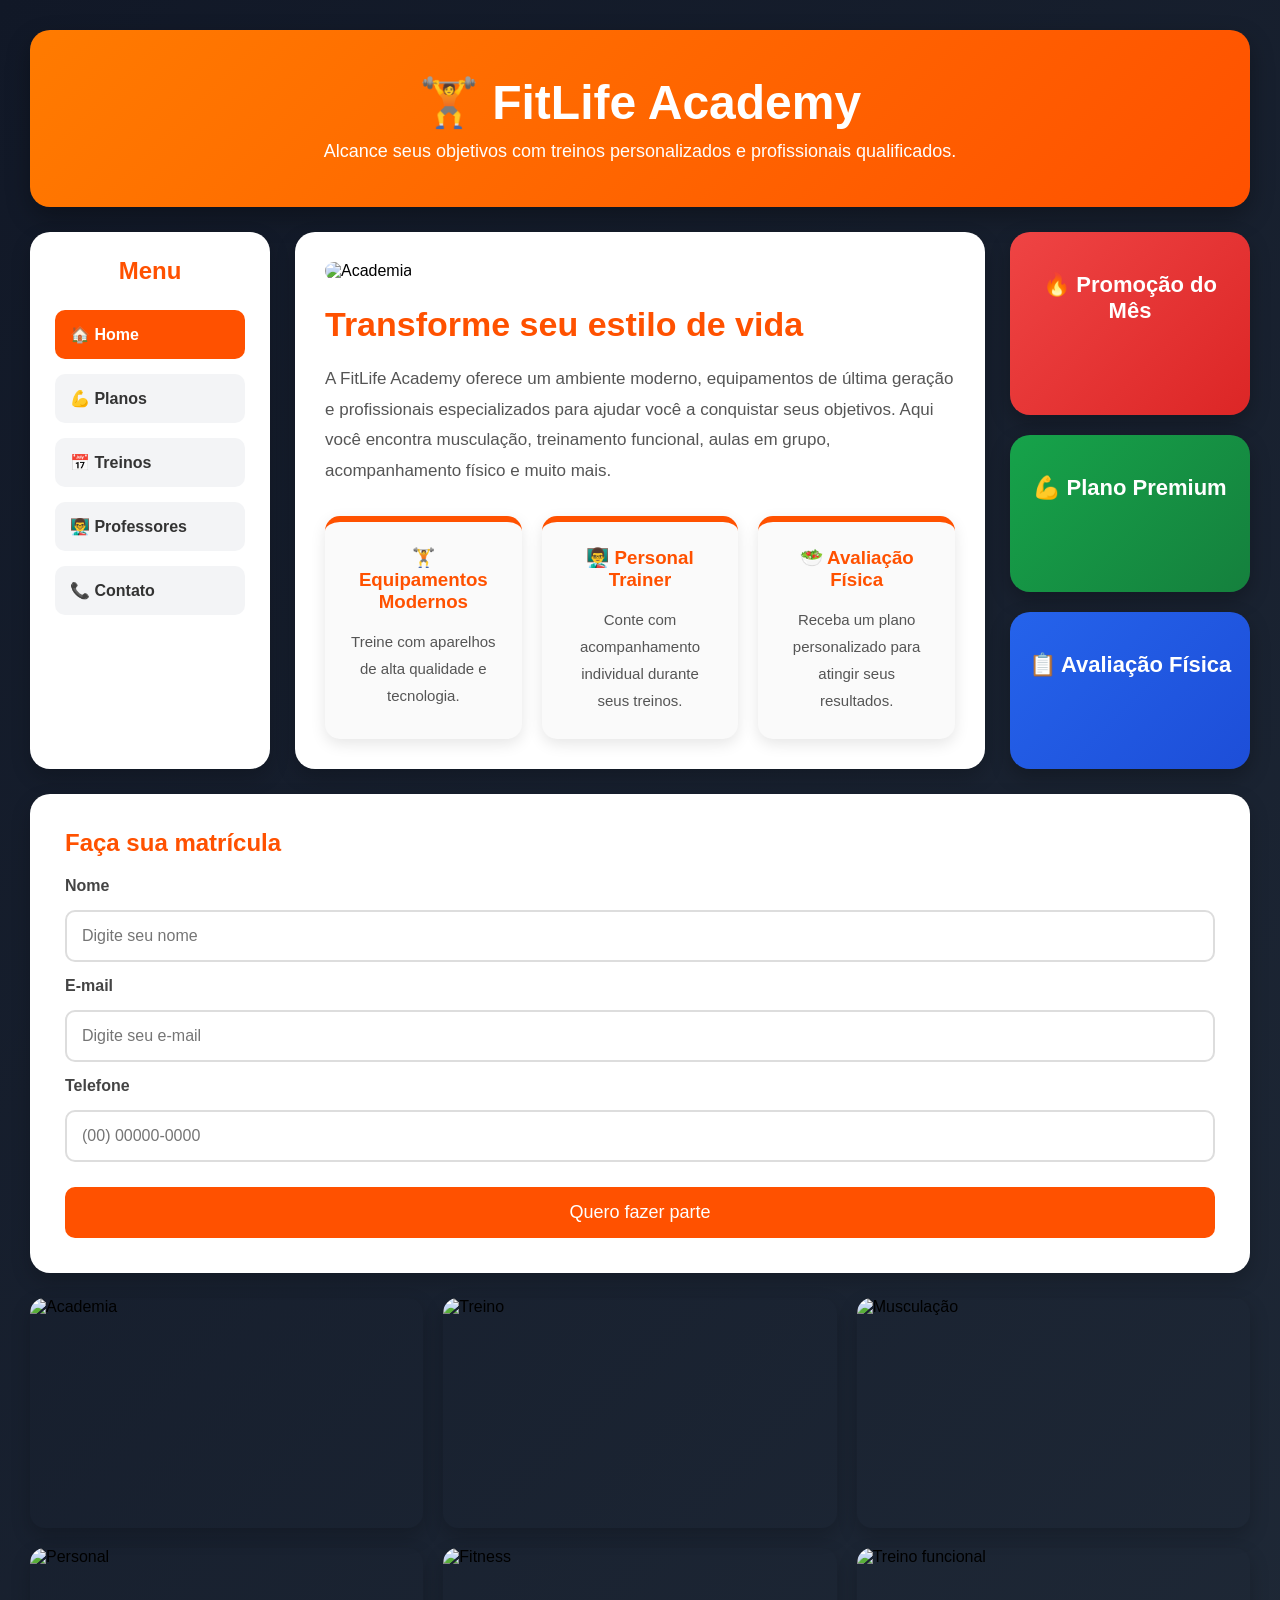
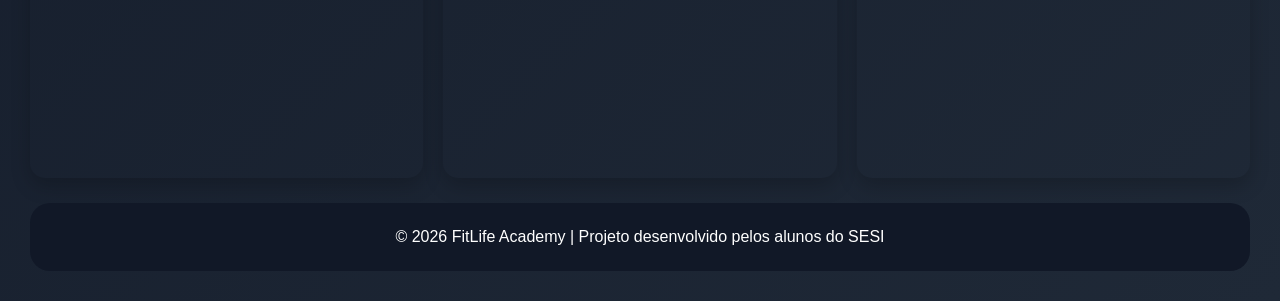
==== HTML CSS - Site1/index.html @ 47ee30a9 "Início do site" ====
<!DOCTYPE html>
<html lang="pt-BR">
<head>
    <meta charset="UTF-8">
    <meta name="viewport" content="width=device-width, initial-scale=1.0">
    <title>FitLife Academy</title>

    <link rel="stylesheet" href="grid.css">
</head>
<body>

<div class="container">

    <header>

        <h1>🏋️ FitLife Academy</h1>

        <p>
            Alcance seus objetivos com treinos personalizados e profissionais qualificados.
        </p>

    </header>

    <aside class="menu">

        <h2>Menu</h2>

        <ul>

            <li><a class="ativo" href="#">🏠 Home</a></li>

            <li><a href="#">💪 Planos</a></li>

            <li><a href="#">📅 Treinos</a></li>

            <li><a href="#">👨‍🏫 Professores</a></li>

            <li><a href="#">📞 Contato</a></li>

        </ul>

    </aside>

    <main>

        <img src="https://images.unsplash.com/photo-1534438327276-14e5300c3a48?w=1200"
        class="banner" alt="Academia">

        <h2>Transforme seu estilo de vida</h2>

        <p>

            A FitLife Academy oferece um ambiente moderno, equipamentos de última geração
            e profissionais especializados para ajudar você a conquistar seus objetivos.
            Aqui você encontra musculação, treinamento funcional, aulas em grupo,
            acompanhamento físico e muito mais.

        </p>

        <div class="cards">

            <div class="card">

                <h3>🏋️ Equipamentos Modernos</h3>

                <p>
                    Treine com aparelhos de alta qualidade e tecnologia.
                </p>

            </div>

            <div class="card">

                <h3>👨‍🏫 Personal Trainer</h3>

                <p>
                    Conte com acompanhamento individual durante seus treinos.
                </p>

            </div>

            <div class="card">

                <h3>🥗 Avaliação Física</h3>

                <p>
                    Receba um plano personalizado para atingir seus resultados.
                </p>

            </div>

        </div>

    </main>

    <section class="anuncios">

        <a href="#" class="promo">
            🔥 Promoção do Mês
        </a>

        <a href="#" class="planos">
            💪 Plano Premium
        </a>

        <a href="#" class="avaliacao">
            📋 Avaliação Física
        </a>

    </section>

    <section class="formulario">

        <h2>Faça sua matrícula</h2>

        <form>

            <label>Nome</label>
            <input type="text" placeholder="Digite seu nome">

            <label>E-mail</label>
            <input type="email" placeholder="Digite seu e-mail">

            <label>Telefone</label>
            <input type="tel" placeholder="(00) 00000-0000">

            <button>
                Quero fazer parte
            </button>

        </form>

    </section>

    <section class="galeria">

        <img src="https://images.unsplash.com/photo-1517836357463-d25dfeac3438?w=800" alt="Academia">

        <img src="https://images.unsplash.com/photo-1571019613454-1cb2f99b2d8b?w=800" alt="Treino">

        <img src="https://images.unsplash.com/photo-1546483875-ad9014c88eba?w=800" alt="Musculação">

        <img src="https://images.unsplash.com/photo-1583454110551-21f2fa2afe61?w=800" alt="Personal">

        <img src="https://images.unsplash.com/photo-1599058917212-d750089bc07f?w=800" alt="Fitness">

        <img src="https://images.unsplash.com/photo-1518611012118-696072aa579a?w=800" alt="Treino funcional">

    </section>

    <footer>

        © 2026 FitLife Academy | Projeto desenvolvido pelos alunos do SESI

    </footer>

</div>

</body>
</html>
---- HTML CSS - Site1/grid.css ----
/* RESET */

*{
    margin:0;
    padding:0;
    box-sizing:border-box;
    font-family:Arial, Helvetica, sans-serif;
}

body{
    background:linear-gradient(135deg,#111827,#1f2937);
    padding:30px;
}

/* GRID PRINCIPAL */

.container{

    max-width:1400px;
    margin:auto;

    display:grid;

    grid-template-columns:240px 1fr 240px;

    grid-template-areas:
    "header header header"
    "menu main anuncios"
    "form form form"
    "galeria galeria galeria"
    "footer footer footer";

    gap:25px;

}

/* HEADER */

header{

    grid-area:header;

    background:linear-gradient(135deg,#ff7b00,#ff5100);

    color:white;

    text-align:center;

    padding:45px;

    border-radius:20px;

    box-shadow:0 10px 25px rgba(0,0,0,.3);

}

header h1{

    font-size:48px;

    margin-bottom:10px;

}

header p{

    font-size:18px;

}

/* MENU */

.menu{

    grid-area:menu;

    background:white;

    border-radius:20px;

    padding:25px;

    box-shadow:0 8px 20px rgba(0,0,0,.2);

}

.menu h2{

    text-align:center;

    color:#ff5100;

    margin-bottom:25px;

}

.menu ul{

    list-style:none;

}

.menu li{

    margin-bottom:15px;

}

.menu a{

    display:block;

    text-decoration:none;

    color:#333;

    background:#f3f4f6;

    padding:15px;

    border-radius:10px;

    transition:.3s;

    font-weight:bold;

}

.menu a:hover{

    background:#ff5100;

    color:white;

    transform:translateX(8px);

}

.menu .ativo{

    background:#ff5100;

    color:white;

}

/* MAIN */

main{

    grid-area:main;

    background:white;

    border-radius:20px;

    padding:30px;

    box-shadow:0 8px 20px rgba(0,0,0,.2);

}

.banner{

    width:100%;

    height:320px;

    object-fit:cover;

    border-radius:15px;

    margin-bottom:25px;

}

main h2{

    color:#ff5100;

    margin-bottom:20px;

    font-size:34px;

}

main p{

    color:#555;

    line-height:1.8;

    font-size:17px;

}

/* CARDS */

.cards{

    display:grid;

    grid-template-columns:repeat(3,1fr);

    gap:20px;

    margin-top:30px;

}

.card{

    background:#fafafa;

    border-top:6px solid #ff5100;

    border-radius:15px;

    padding:25px;

    text-align:center;

    box-shadow:0 5px 15px rgba(0,0,0,.1);

    transition:.3s;

}

.card:hover{

    transform:translateY(-10px);

}

.card h3{

    color:#ff5100;

    margin-bottom:15px;

}

.card p{

    font-size:15px;

}

/* ANÚNCIOS */

.anuncios{

    grid-area:anuncios;

    display:grid;

    gap:20px;

}

.anuncios a{

    text-decoration:none;

    color:white;

    font-size:22px;

    font-weight:bold;

    text-align:center;

    padding:40px 15px;

    border-radius:20px;

    transition:.3s;

    box-shadow:0 8px 20px rgba(0,0,0,.25);

}

.anuncios a:hover{

    transform:scale(1.05);

}

.promo{

    background:linear-gradient(135deg,#ef4444,#dc2626);

}

.planos{

    background:linear-gradient(135deg,#16a34a,#15803d);

}

.avaliacao{

    background:linear-gradient(135deg,#2563eb,#1d4ed8);

}

/* FORMULÁRIO */

.formulario{

    grid-area:form;

    background:white;

    padding:35px;

    border-radius:20px;

    box-shadow:0 8px 20px rgba(0,0,0,.2);

}

.formulario h2{

    color:#ff5100;

    margin-bottom:20px;

}

.formulario form{

    display:grid;

    gap:15px;

}

.formulario label{

    font-weight:bold;

    color:#444;

}

.formulario input{

    padding:15px;

    border-radius:10px;

    border:2px solid #ddd;

    font-size:16px;

}

.formulario input:focus{

    border-color:#ff5100;

    outline:none;

}

.formulario button{

    margin-top:10px;

    padding:15px;

    border:none;

    background:#ff5100;

    color:white;

    font-size:18px;

    border-radius:10px;

    cursor:pointer;

    transition:.3s;

}

.formulario button:hover{

    background:#e64a00;

}

/* GALERIA */

.galeria{

    grid-area:galeria;

    display:grid;

    grid-template-columns:repeat(3,1fr);

    gap:20px;

}

.galeria img{

    width:100%;

    height:230px;

    object-fit:cover;

    border-radius:15px;

    transition:.4s;

    box-shadow:0 8px 20px rgba(0,0,0,.2);

}

.galeria img:hover{

    transform:scale(1.05);

}

/* RODAPÉ */

footer{

    grid-area:footer;

    background:#111827;

    color:white;

    text-align:center;

    padding:25px;

    border-radius:20px;

    font-size:16px;

}

/* RESPONSIVIDADE */

@media(max-width:1000px){

.container{

    grid-template-columns:1fr;

    grid-template-areas:

    "header"
    "menu"
    "main"
    "anuncios"
    "form"
    "galeria"
    "footer";

}

.cards{

    grid-template-columns:1fr;

}

.galeria{

    grid-template-columns:1fr;

}

header h1{

    font-size:34px;

}

header p{

    font-size:16px;

}

}
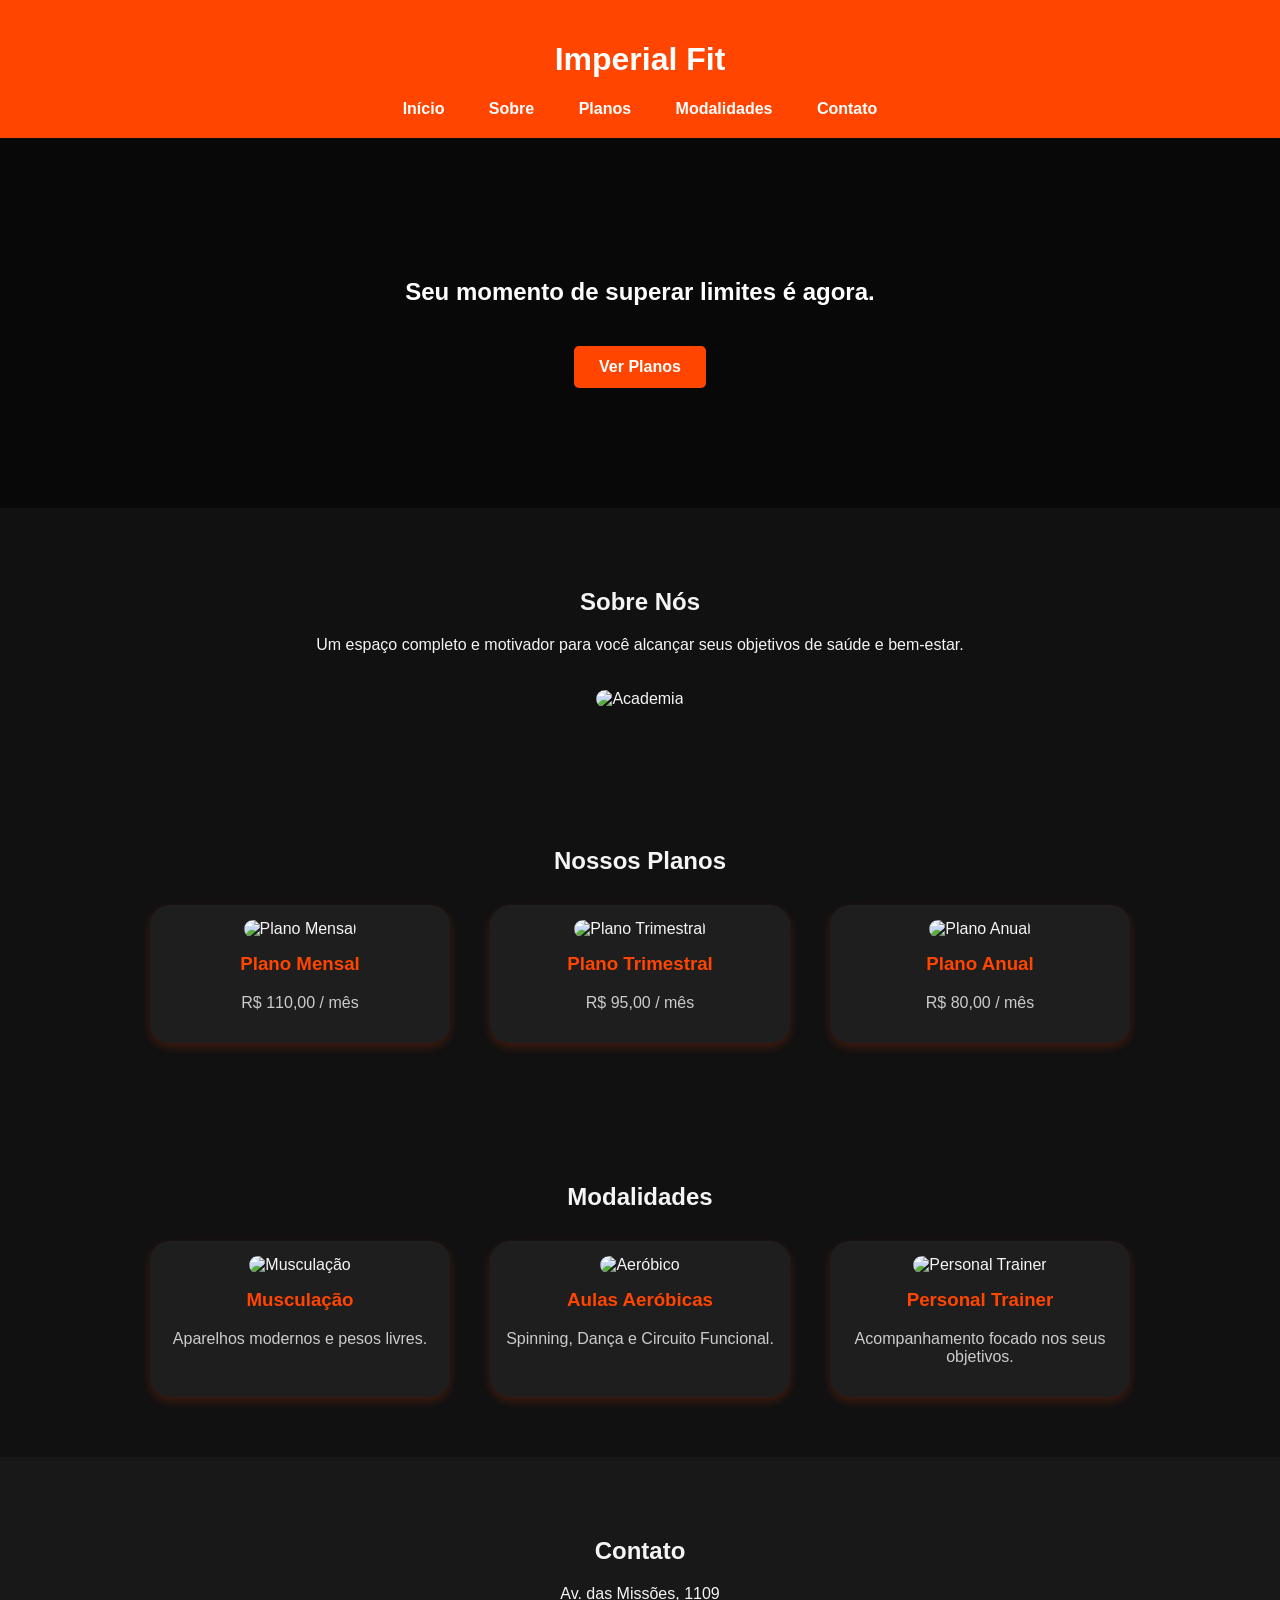
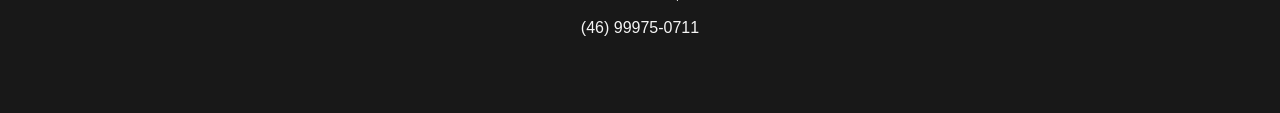
==== commit 0f7f9b2c: "Inicio do site de academia" ====
--- a/HTML CSS - Site1/index.html
+++ b/HTML CSS - Site1/index.html
@@ -2,159 +2,97 @@
 <html lang="pt-BR">
 <head>
     <meta charset="UTF-8">
-    <meta name="viewport" content="width=device-width, initial-scale=1.0">
-    <title>FitLife Academy</title>
-
-    <link rel="stylesheet" href="grid.css">
+    <title>Imperial Fit</title>
+    <link rel="stylesheet" href="style.css">
 </head>
 <body>
 
-<div class="container">
+<header>
+    <h1>Imperial Fit</h1>
 
-    <header>
+    <nav>
+        <a href="#inicio">Início</a>
+        <a href="#sobre">Sobre</a>
+        <a href="#planos">Planos</a>
+        <a href="#modalidades">Modalidades</a>
+        <a href="#contato">Contato</a>
+    </nav>
+</header>
 
-        <h1>🏋️ FitLife Academy</h1>
+<main>
 
-        <p>
-            Alcance seus objetivos com treinos personalizados e profissionais qualificados.
-        </p>
+<section id="inicio" class="banner">
+    <h2>Seu momento de superar limites é agora.</h2>
+    <a href="#planos" class="botao">Ver Planos</a>
+</section>
 
-    </header>
+<section id="sobre">
+    <h2>Sobre Nós</h2>
+    <p>Um espaço completo e motivador para você alcançar seus objetivos de saúde e bem-estar.</p>
 
-    <aside class="menu">
+    <img src="https://images.unsplash.com/photo-1534438327276-14e5300c3a48" alt="Academia">
+</section>
 
-        <h2>Menu</h2>
+<section id="planos">
+    <h2>Nossos Planos</h2>
 
-        <ul>
+    <div class="cards">
 
-            <li><a class="ativo" href="#">🏠 Home</a></li>
-
-            <li><a href="#">💪 Planos</a></li>
-
-            <li><a href="#">📅 Treinos</a></li>
-
-            <li><a href="#">👨‍🏫 Professores</a></li>
-
-            <li><a href="#">📞 Contato</a></li>
-
-        </ul>
-
-    </aside>
-
-    <main>
-
-        <img src="https://images.unsplash.com/photo-1534438327276-14e5300c3a48?w=1200"
-        class="banner" alt="Academia">
-
-        <h2>Transforme seu estilo de vida</h2>
-
-        <p>
-
-            A FitLife Academy oferece um ambiente moderno, equipamentos de última geração
-            e profissionais especializados para ajudar você a conquistar seus objetivos.
-            Aqui você encontra musculação, treinamento funcional, aulas em grupo,
-            acompanhamento físico e muito mais.
-
-        </p>
-
-        <div class="cards">
-
-            <div class="card">
-
-                <h3>🏋️ Equipamentos Modernos</h3>
-
-                <p>
-                    Treine com aparelhos de alta qualidade e tecnologia.
-                </p>
-
-            </div>
-
-            <div class="card">
-
-                <h3>👨‍🏫 Personal Trainer</h3>
-
-                <p>
-                    Conte com acompanhamento individual durante seus treinos.
-                </p>
-
-            </div>
-
-            <div class="card">
-
-                <h3>🥗 Avaliação Física</h3>
-
-                <p>
-                    Receba um plano personalizado para atingir seus resultados.
-                </p>
-
-            </div>
-
+        <div class="card">
+            <img src="https://images.unsplash.com/photo-1534438327276-14e5300c3a48" alt="Plano Mensal">
+            <h3>Plano Mensal</h3>
+            <p>R$ 110,00 / mês</p>
         </div>
 
-    </main>
+        <div class="card">
+            <img src="https://images.unsplash.com/photo-1517838277536-f5f99be501cd" alt="Plano Trimestral">
+            <h3>Plano Trimestral</h3>
+            <p>R$ 95,00 / mês</p>
+        </div>
 
-    <section class="anuncios">
+        <div class="card">
+            <img src="https://images.unsplash.com/photo-1581009146145-b5ef050c2e1e" alt="Plano Anual">
+            <h3>Plano Anual</h3>
+            <p>R$ 80,00 / mês</p>
+        </div>
 
-        <a href="#" class="promo">
-            🔥 Promoção do Mês
-        </a>
+    </div>
+</section>
 
-        <a href="#" class="planos">
-            💪 Plano Premium
-        </a>
+<section id="modalidades">
+    <h2>Modalidades</h2>
 
-        <a href="#" class="avaliacao">
-            📋 Avaliação Física
-        </a>
+    <div class="cards">
 
-    </section>
+        <div class="card">
+            <img src="https://images.unsplash.com/photo-1534367507873-d2d7e24c797f" alt="Musculação">
+            <h3>Musculação</h3>
+            <p>Aparelhos modernos e pesos livres.</p>
+        </div>
 
-    <section class="formulario">
+        <div class="card">
+            <img src="https://images.unsplash.com/photo-1518611012118-696072aa579a" alt="Aeróbico">
+            <h3>Aulas Aeróbicas</h3>
+            <p>Spinning, Dança e Circuito Funcional.</p>
+        </div>
 
-        <h2>Faça sua matrícula</h2>
+        <div class="card">
+            <img src="https://images.unsplash.com/photo-1571019613454-1cb2f99b2d8b" alt="Personal Trainer">
+            <h3>Personal Trainer</h3>
+            <p>Acompanhamento focado nos seus objetivos.</p>
+        </div>
 
-        <form>
+    </div>
+</section>
 
-            <label>Nome</label>
-            <input type="text" placeholder="Digite seu nome">
+<section id="contato">
+    <h2>Contato</h2>
 
-            <label>E-mail</label>
-            <input type="email" placeholder="Digite seu e-mail">
+    <p>Av. das Missões, 1109</p>
+    <p>(46) 99975-0711</p>
 
-            <label>Telefone</label>
-            <input type="tel" placeholder="(00) 00000-0000">
+</section>
 
-            <button>
-                Quero fazer parte
-            </button>
-
-        </form>
-
-    </section>
-
-    <section class="galeria">
-
-        <img src="https://images.unsplash.com/photo-1517836357463-d25dfeac3438?w=800" alt="Academia">
-
-        <img src="https://images.unsplash.com/photo-1571019613454-1cb2f99b2d8b?w=800" alt="Treino">
-
-        <img src="https://images.unsplash.com/photo-1546483875-ad9014c88eba?w=800" alt="Musculação">
-
-        <img src="https://images.unsplash.com/photo-1583454110551-21f2fa2afe61?w=800" alt="Personal">
-
-        <img src="https://images.unsplash.com/photo-1599058917212-d750089bc07f?w=800" alt="Fitness">
-
-        <img src="https://images.unsplash.com/photo-1518611012118-696072aa579a?w=800" alt="Treino funcional">
-
-    </section>
-
-    <footer>
-
-        © 2026 FitLife Academy | Projeto desenvolvido pelos alunos do SESI
-
-    </footer>
-
-</div>
-
+</main>
 </body>
 </html>
--- a/HTML CSS - Site1/style.css
+++ b/HTML CSS - Site1/style.css
@@ -0,0 +1,118 @@
+body {
+    background: #111111;
+    color: #f5f5f5;
+    font-family: Arial, sans-serif;
+    margin: 0;
+    padding: 0;
+}
+
+header {
+    background: #ff4500;
+    color: white;
+    text-align: center;
+    padding: 20px;
+    position: sticky;
+    top: 0;
+    z-index: 1000;
+}
+
+nav {
+    margin-top: 20px;
+}
+
+nav a {
+    color: white;
+    text-decoration: none;
+    margin: 0 20px;
+    font-weight: bold;
+}
+
+nav a:hover {
+    color: #000000;
+}
+
+.banner{
+    text-align:center;
+    padding:120px 50px;
+    background:linear-gradient(
+    rgba(0,0,0,0.5),
+    rgba(0,0,0,0.5)),
+    url("https://images.unsplash.com/photo-1495474472287-4d71bcdd2085");
+    
+    background-size:cover;
+    background-position:center;
+    color:white;
+}
+
+.botao {
+    display: inline-block;
+    margin-top: 20px;
+    padding: 12px 25px;
+    background: #ff4500;
+    color: white;
+    text-decoration: none;
+    font-weight: bold;
+    border-radius: 5px;
+}
+
+section {
+    text-align: center;
+    padding: 60px 20px;
+}
+
+section img {
+    width: 350px;
+    max-width: 100%;
+    border-radius: 20px;
+    margin-top: 20px;
+}
+
+.cards {
+    display: flex;
+    justify-content: center;
+    flex-wrap: wrap;
+    gap: 40px;
+    margin-top: 30px;
+}
+
+.card {
+    background: #1e1e1e;
+    width: 300px;
+    border-radius: 20px;
+    box-shadow: 0 4px 10px rgba(255, 69, 0, 0.2);
+    padding-bottom: 15px;
+    transition: transform 0.3s;
+}
+
+.card:hover {
+    transform: scale(1.05);
+}
+
+.card img {
+    width: 90%;
+    height: 200px;
+    object-fit: cover;
+    border-radius: 10px;
+    margin-top: 15px;
+}
+
+.card h3 {
+    color: #ff4500;
+    margin-top: 15px;
+}
+
+.card p {
+    padding: 0 10px;
+    color: #ccc;
+}
+
+#contato {
+    background: #181818;
+}
+
+footer {
+    background: #ff4500;
+    color: white;
+    text-align: center;
+    padding: 15px;
+}
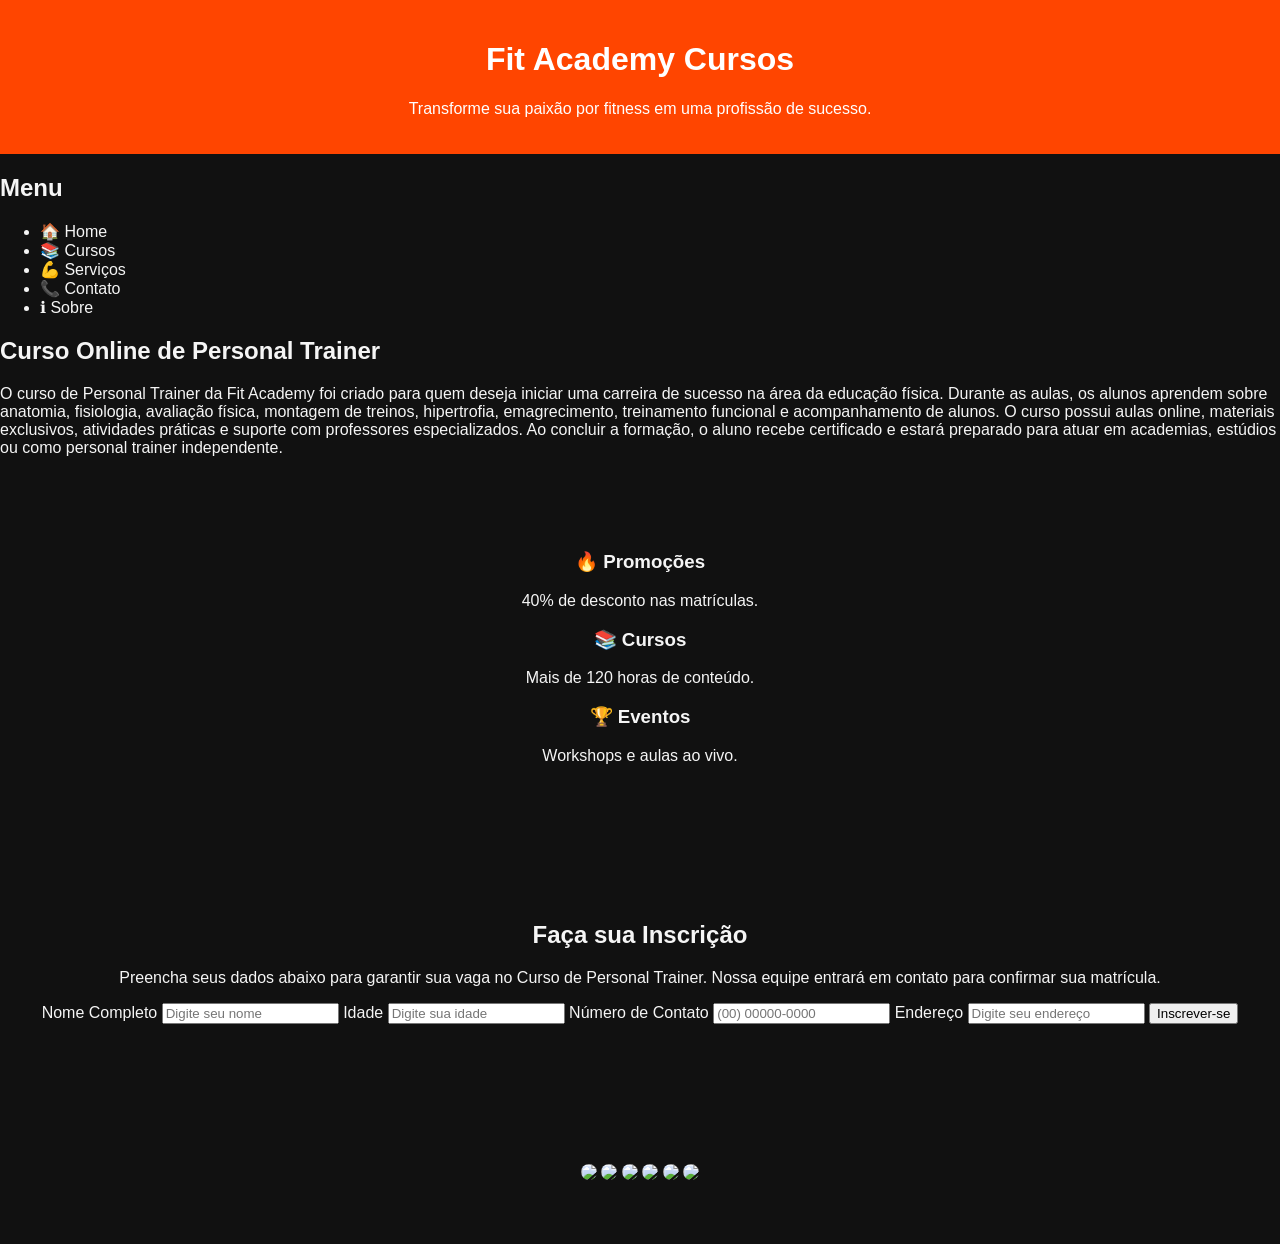
==== commit 0dd3dbec: "configuração das inscrições no html" ====
--- a/HTML CSS - Site1/index.html
+++ b/HTML CSS - Site1/index.html
@@ -2,97 +2,112 @@
 <html lang="pt-BR">
 <head>
     <meta charset="UTF-8">
-    <title>Imperial Fit</title>
+    <meta name="viewport" content="width=device-width, initial-scale=1.0">
+    <title>Fit Academy Cursos</title>
     <link rel="stylesheet" href="style.css">
 </head>
 <body>
 
-<header>
-    <h1>Imperial Fit</h1>
+<div class="container">
 
-    <nav>
-        <a href="#inicio">Início</a>
-        <a href="#sobre">Sobre</a>
-        <a href="#planos">Planos</a>
-        <a href="#modalidades">Modalidades</a>
-        <a href="#contato">Contato</a>
-    </nav>
-</header>
+    <header>
+        <h1>Fit Academy Cursos</h1>
+        <p>Transforme sua paixão por fitness em uma profissão de sucesso.</p>
+    </header>
 
-<main>
+    <aside>
+        <h2>Menu</h2>
+        <ul>
+            <li>🏠 Home</li>
+            <li>📚 Cursos</li>
+            <li>💪 Serviços</li>
+            <li>📞 Contato</li>
+            <li>ℹ Sobre</li>
+        </ul>
+    </aside>
 
-<section id="inicio" class="banner">
-    <h2>Seu momento de superar limites é agora.</h2>
-    <a href="#planos" class="botao">Ver Planos</a>
-</section>
+    <main>
+        <h2>Curso Online de Personal Trainer</h2>
 
-<section id="sobre">
-    <h2>Sobre Nós</h2>
-    <p>Um espaço completo e motivador para você alcançar seus objetivos de saúde e bem-estar.</p>
+        <p>
+            O curso de Personal Trainer da Fit Academy foi criado para quem
+            deseja iniciar uma carreira de sucesso na área da educação física.
+            Durante as aulas, os alunos aprendem sobre anatomia, fisiologia,
+            avaliação física, montagem de treinos, hipertrofia, emagrecimento,
+            treinamento funcional e acompanhamento de alunos. O curso possui
+            aulas online, materiais exclusivos, atividades práticas e suporte
+            com professores especializados. Ao concluir a formação, o aluno
+            recebe certificado e estará preparado para atuar em academias,
+            estúdios ou como personal trainer independente.
+        </p>
+    </main>
 
-    <img src="https://images.unsplash.com/photo-1534438327276-14e5300c3a48" alt="Academia">
-</section>
+    <section class="anuncios">
 
-<section id="planos">
-    <h2>Nossos Planos</h2>
-
-    <div class="cards">
-
-        <div class="card">
-            <img src="https://images.unsplash.com/photo-1534438327276-14e5300c3a48" alt="Plano Mensal">
-            <h3>Plano Mensal</h3>
-            <p>R$ 110,00 / mês</p>
+        <div class="caixa">
+            <h3>🔥 Promoções</h3>
+            <p>40% de desconto nas matrículas.</p>
         </div>
 
-        <div class="card">
-            <img src="https://images.unsplash.com/photo-1517838277536-f5f99be501cd" alt="Plano Trimestral">
-            <h3>Plano Trimestral</h3>
-            <p>R$ 95,00 / mês</p>
+        <div class="caixa">
+            <h3>📚 Cursos</h3>
+            <p>Mais de 120 horas de conteúdo.</p>
         </div>
 
-        <div class="card">
-            <img src="https://images.unsplash.com/photo-1581009146145-b5ef050c2e1e" alt="Plano Anual">
-            <h3>Plano Anual</h3>
-            <p>R$ 80,00 / mês</p>
+        <div class="caixa">
+            <h3>🏆 Eventos</h3>
+            <p>Workshops e aulas ao vivo.</p>
         </div>
 
-    </div>
-</section>
+    </section>
 
-<section id="modalidades">
-    <h2>Modalidades</h2>
+    <section class="inscricoes">
 
-    <div class="cards">
+    <h2>Faça sua Inscrição</h2>
 
-        <div class="card">
-            <img src="https://images.unsplash.com/photo-1534367507873-d2d7e24c797f" alt="Musculação">
-            <h3>Musculação</h3>
-            <p>Aparelhos modernos e pesos livres.</p>
-        </div>
+    <p>
+        Preencha seus dados abaixo para garantir sua vaga no Curso de
+        Personal Trainer. Nossa equipe entrará em contato para confirmar
+        sua matrícula.
+    </p>
 
-        <div class="card">
-            <img src="https://images.unsplash.com/photo-1518611012118-696072aa579a" alt="Aeróbico">
-            <h3>Aulas Aeróbicas</h3>
-            <p>Spinning, Dança e Circuito Funcional.</p>
-        </div>
+    <form>
 
-        <div class="card">
-            <img src="https://images.unsplash.com/photo-1571019613454-1cb2f99b2d8b" alt="Personal Trainer">
-            <h3>Personal Trainer</h3>
-            <p>Acompanhamento focado nos seus objetivos.</p>
-        </div>
+        <label>Nome Completo</label>
+        <input type="text" placeholder="Digite seu nome">
 
-    </div>
-</section>
+        <label>Idade</label>
+        <input type="number" placeholder="Digite sua idade">
 
-<section id="contato">
-    <h2>Contato</h2>
+        <label>Número de Contato</label>
+        <input type="tel" placeholder="(00) 00000-0000">
 
-    <p>Av. das Missões, 1109</p>
-    <p>(46) 99975-0711</p>
+        <label>Endereço</label>
+        <input type="text" placeholder="Digite seu endereço">
+
+        <button type="submit">
+            Inscrever-se
+        </button>
+
+    </form>
 
 </section>
+    <section class="galeria">
 
-</main>
+        <img src="https://images.unsplash.com/photo-1517836357463-d25dfeac3438?w=400">
+
+        <img src="https://images.unsplash.com/photo-1534438327276-14e5300c3a48?w=400">
+
+        <img src="https://images.unsplash.com/photo-1571019613454-1cb2f99b2d8b?w=400">
+
+        <img src="https://images.unsplash.com/photo-1518611012118-696072aa579a?w=400">
+
+        <img src="https://images.unsplash.com/photo-1546483875-ad9014c88eba?w=400">
+
+        <img src="https://images.unsplash.com/photo-1518459031867-a89b944bffe4?w=400">
+
+    </section>
+
+</div>
 </body>
 </html>
